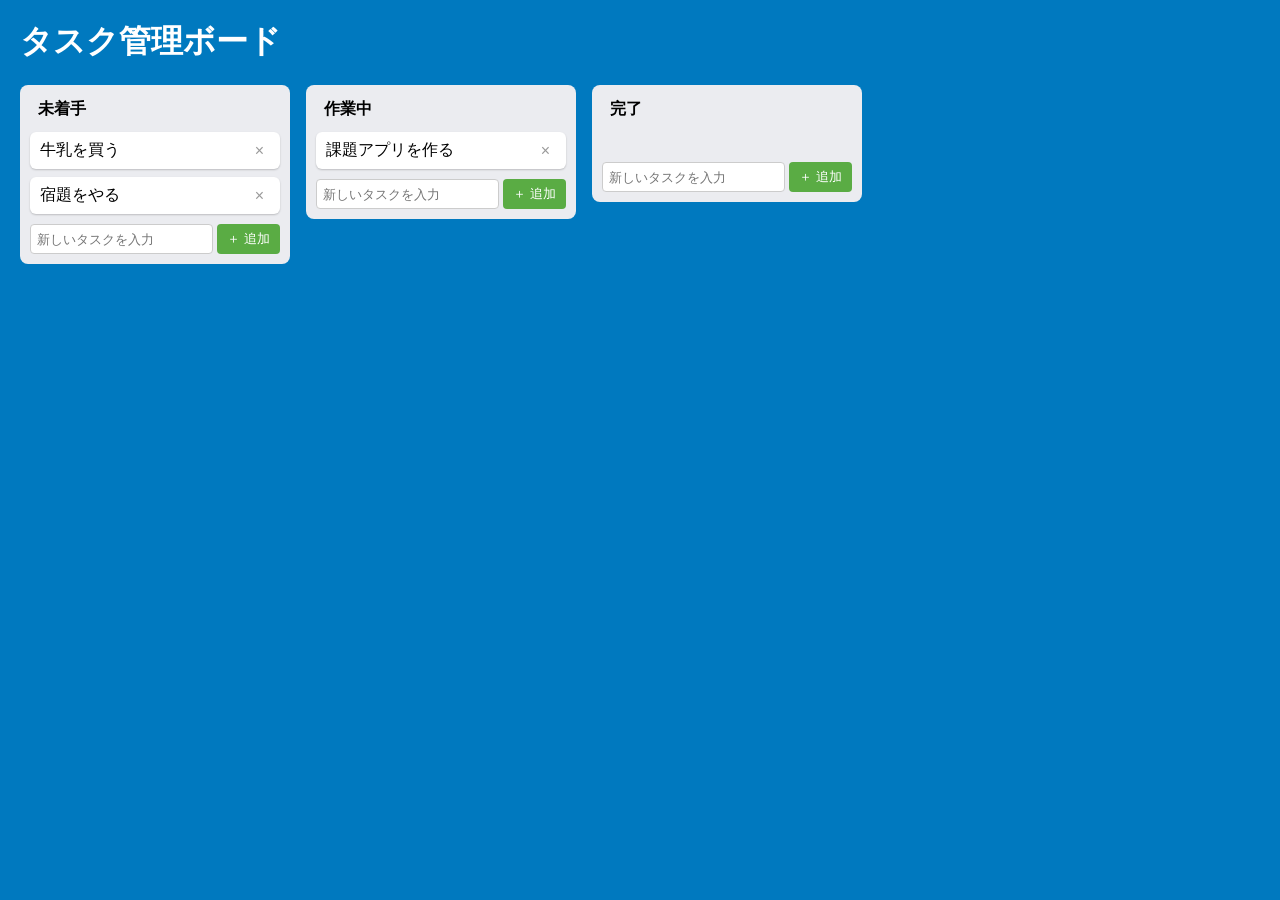
==== index.html @ 3d87b98d "タスク管理アプリ本体とREADMEを追加 Co-Authored-By: Claude Sonnet 5 <noreply@anthropic.com>" ====
<!DOCTYPE html>
<html lang="ja">
<head>
  <meta charset="UTF-8">
  <title>タスク管理アプリ</title>
  <link rel="stylesheet" href="style.css">
</head>
<body>
  <h1>タスク管理ボード</h1>

  <div id="board">

    <!-- 列1: 未着手 -->
    <div class="list" data-list-id="todo">
      <h2>未着手</h2>
      <div class="card-list"></div>
      <div class="add-card">
        <input type="text" class="new-card-input" placeholder="新しいタスクを入力">
        <button class="add-card-btn">＋ 追加</button>
      </div>
    </div>

    <!-- 列2: 作業中 -->
    <div class="list" data-list-id="doing">
      <h2>作業中</h2>
      <div class="card-list"></div>
      <div class="add-card">
        <input type="text" class="new-card-input" placeholder="新しいタスクを入力">
        <button class="add-card-btn">＋ 追加</button>
      </div>
    </div>

    <!-- 列3: 完了 -->
    <div class="list" data-list-id="done">
      <h2>完了</h2>
      <div class="card-list"></div>
      <div class="add-card">
        <input type="text" class="new-card-input" placeholder="新しいタスクを入力">
        <button class="add-card-btn">＋ 追加</button>
      </div>
    </div>

  </div>

  <script src="script.js"></script>
</body>
</html>
---- style.css ----
/* ページ全体の基本設定 */
body {
  font-family: sans-serif;
  background-color: #0079bf; /* Trelloっぽい青 */
  margin: 0;
  padding: 20px;
}

h1 {
  color: white;
  margin-top: 0;
}

/* ボード全体：列を横並びにする */
#board {
  display: flex;          /* ← これで中の .list が横並びになる */
  gap: 16px;               /* 列と列の間のすき間 */
  align-items: flex-start; /* 上揃え */
}

/* 1つの列（未着手・作業中・完了） */
.list {
  background-color: #ebecf0;
  border-radius: 8px;
  padding: 10px;
  width: 250px;
  flex-shrink: 0; /* 画面が狭くなっても列が縮まないようにする */
}

.list h2 {
  font-size: 16px;
  margin: 4px 8px 12px;
}

/* カードを並べる場所（今は空だが、後でここにカードが入る） */
.card-list {
  display: flex;
  flex-direction: column; /* カードは縦に並べる */
  gap: 8px;
  min-height: 20px;
}

/* カード1枚 */
.card {
  background-color: white;
  border-radius: 6px;
  padding: 8px 10px;
  box-shadow: 0 1px 2px rgba(0, 0, 0, 0.2);
  cursor: pointer;
  display: flex;
  justify-content: space-between; /* テキストと×ボタンを両端に寄せる */
  align-items: center;
  gap: 8px;
}

.card-text {
  flex: 1;
}

/* ドラッグで掴んでいる最中のカード */
.card.dragging {
  opacity: 0.4;
}

/* カード編集中の入力欄 */
.edit-card-input {
  flex: 1;
  padding: 2px 4px;
  border: 1px solid #0079bf;
  border-radius: 4px;
  font-size: 14px;
}

.delete-card-btn {
  border: none;
  background: none;
  color: #999;
  cursor: pointer;
  font-size: 16px;
  line-height: 1;
}

.delete-card-btn:hover {
  color: #c00;
}

/* カード追加フォーム部分 */
.add-card {
  margin-top: 10px;
  display: flex;
  gap: 4px;
}

.new-card-input {
  flex: 1; /* 残りの幅いっぱいに広がる */
  padding: 6px;
  border: 1px solid #ccc;
  border-radius: 4px;
}

.add-card-btn {
  padding: 6px 10px;
  border: none;
  border-radius: 4px;
  background-color: #5aac44;
  color: white;
  cursor: pointer;
}

.add-card-btn:hover {
  background-color: #4d9c3d;
}
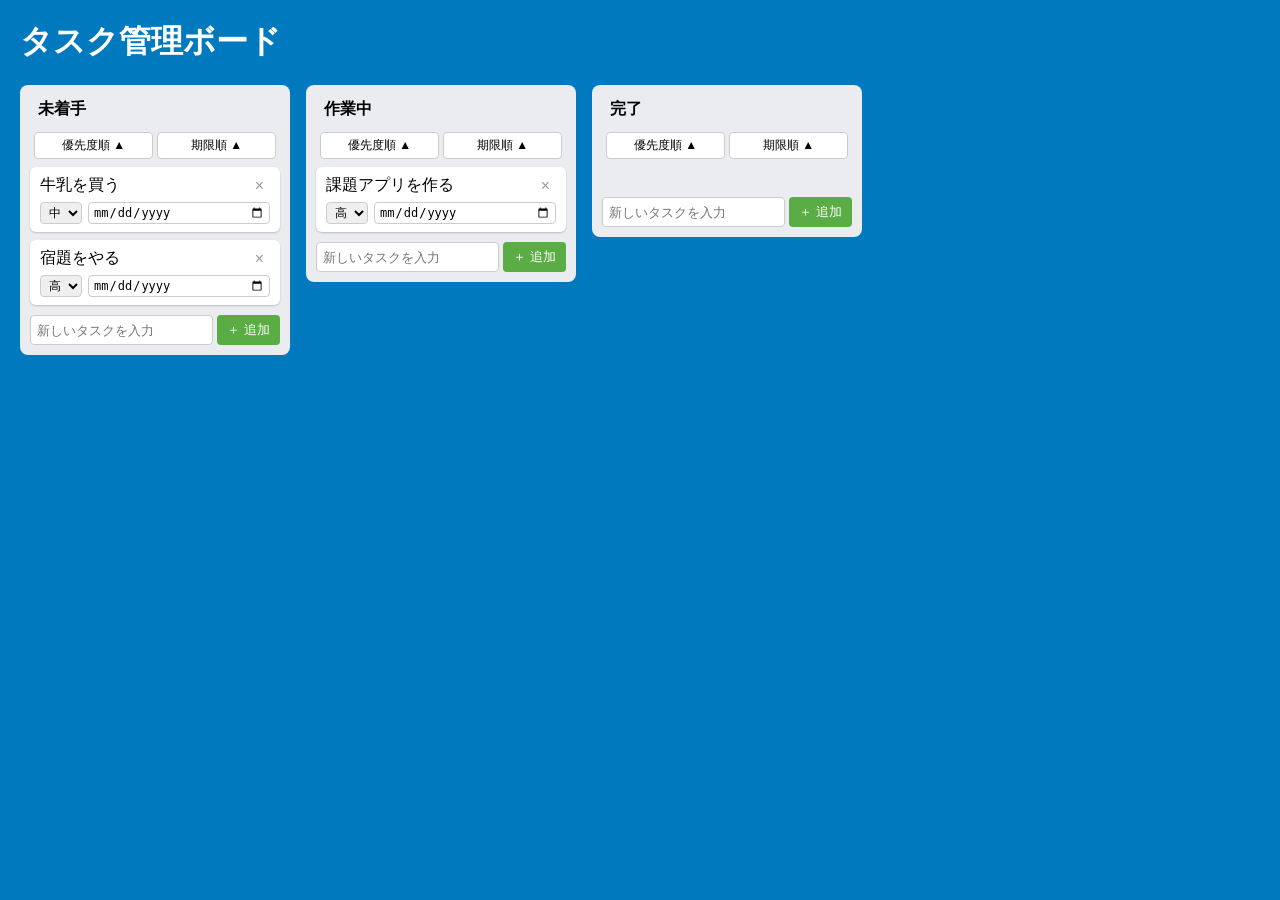
==== commit 637070a4: "優先度・期限・並び替え・Enter追加機能をドキュメントに反映 Co-Authored-By: Claude Sonnet 5 <noreply@anthropic.com>" ====
--- a/index.html
+++ b/index.html
@@ -13,6 +13,10 @@
     <!-- 列1: 未着手 -->
     <div class="list" data-list-id="todo">
       <h2>未着手</h2>
+      <div class="sort-buttons">
+        <button class="sort-btn" data-sort-key="priority">優先度順 ▲</button>
+        <button class="sort-btn" data-sort-key="dueDate">期限順 ▲</button>
+      </div>
       <div class="card-list"></div>
       <div class="add-card">
         <input type="text" class="new-card-input" placeholder="新しいタスクを入力">
@@ -23,6 +27,10 @@
     <!-- 列2: 作業中 -->
     <div class="list" data-list-id="doing">
       <h2>作業中</h2>
+      <div class="sort-buttons">
+        <button class="sort-btn" data-sort-key="priority">優先度順 ▲</button>
+        <button class="sort-btn" data-sort-key="dueDate">期限順 ▲</button>
+      </div>
       <div class="card-list"></div>
       <div class="add-card">
         <input type="text" class="new-card-input" placeholder="新しいタスクを入力">
@@ -33,6 +41,10 @@
     <!-- 列3: 完了 -->
     <div class="list" data-list-id="done">
       <h2>完了</h2>
+      <div class="sort-buttons">
+        <button class="sort-btn" data-sort-key="priority">優先度順 ▲</button>
+        <button class="sort-btn" data-sort-key="dueDate">期限順 ▲</button>
+      </div>
       <div class="card-list"></div>
       <div class="add-card">
         <input type="text" class="new-card-input" placeholder="新しいタスクを入力">
--- a/style.css
+++ b/style.css
@@ -32,6 +32,27 @@
   margin: 4px 8px 12px;
 }
 
+/* ソートボタン（優先度順・期限順）の行 */
+.sort-buttons {
+  display: flex;
+  gap: 4px;
+  margin: 0 4px 8px;
+}
+
+.sort-btn {
+  flex: 1;
+  padding: 4px 6px;
+  border: 1px solid #ccc;
+  border-radius: 4px;
+  background-color: white;
+  cursor: pointer;
+  font-size: 12px;
+}
+
+.sort-btn:hover {
+  background-color: #f4f5f7;
+}
+
 /* カードを並べる場所（今は空だが、後でここにカードが入る） */
 .card-list {
   display: flex;
@@ -40,13 +61,19 @@
   min-height: 20px;
 }
 
-/* カード1枚 */
+/* カード1枚（テキスト行＋優先度/期限の行、の2段構成） */
 .card {
   background-color: white;
   border-radius: 6px;
   padding: 8px 10px;
   box-shadow: 0 1px 2px rgba(0, 0, 0, 0.2);
-  cursor: pointer;
+  display: flex;
+  flex-direction: column;
+  gap: 6px;
+}
+
+/* 1段目：テキストと削除ボタンの行 */
+.card-header {
   display: flex;
   justify-content: space-between; /* テキストと×ボタンを両端に寄せる */
   align-items: center;
@@ -55,11 +82,48 @@
 
 .card-text {
   flex: 1;
+  cursor: pointer;
+}
+
+/* 2段目：優先度セレクトと期限入力の行 */
+.card-meta {
+  display: flex;
+  gap: 6px;
+}
+
+.card-priority {
+  padding: 2px 4px;
+  border: 1px solid #ccc;
+  border-radius: 4px;
+  font-size: 12px;
+}
+
+.card-due-date {
+  flex: 1;
+  padding: 2px 4px;
+  border: 1px solid #ccc;
+  border-radius: 4px;
+  font-size: 12px;
 }
 
 /* ドラッグで掴んでいる最中のカード */
 .card.dragging {
   opacity: 0.4;
+}
+
+/* ドラッグ中、このカードの直前に入ることを示す線 */
+.card.drag-over {
+  border-top: 3px solid #0079bf;
+  padding-top: 5px; /* 線の分だけ中身が詰まって見えないように調整 */
+}
+
+/* ドラッグ中、この列の一番後ろに入ることを示す線 */
+.card-list.drag-over-end::after {
+  content: "";
+  display: block;
+  height: 3px;
+  background-color: #0079bf;
+  border-radius: 2px;
 }
 
 /* カード編集中の入力欄 */
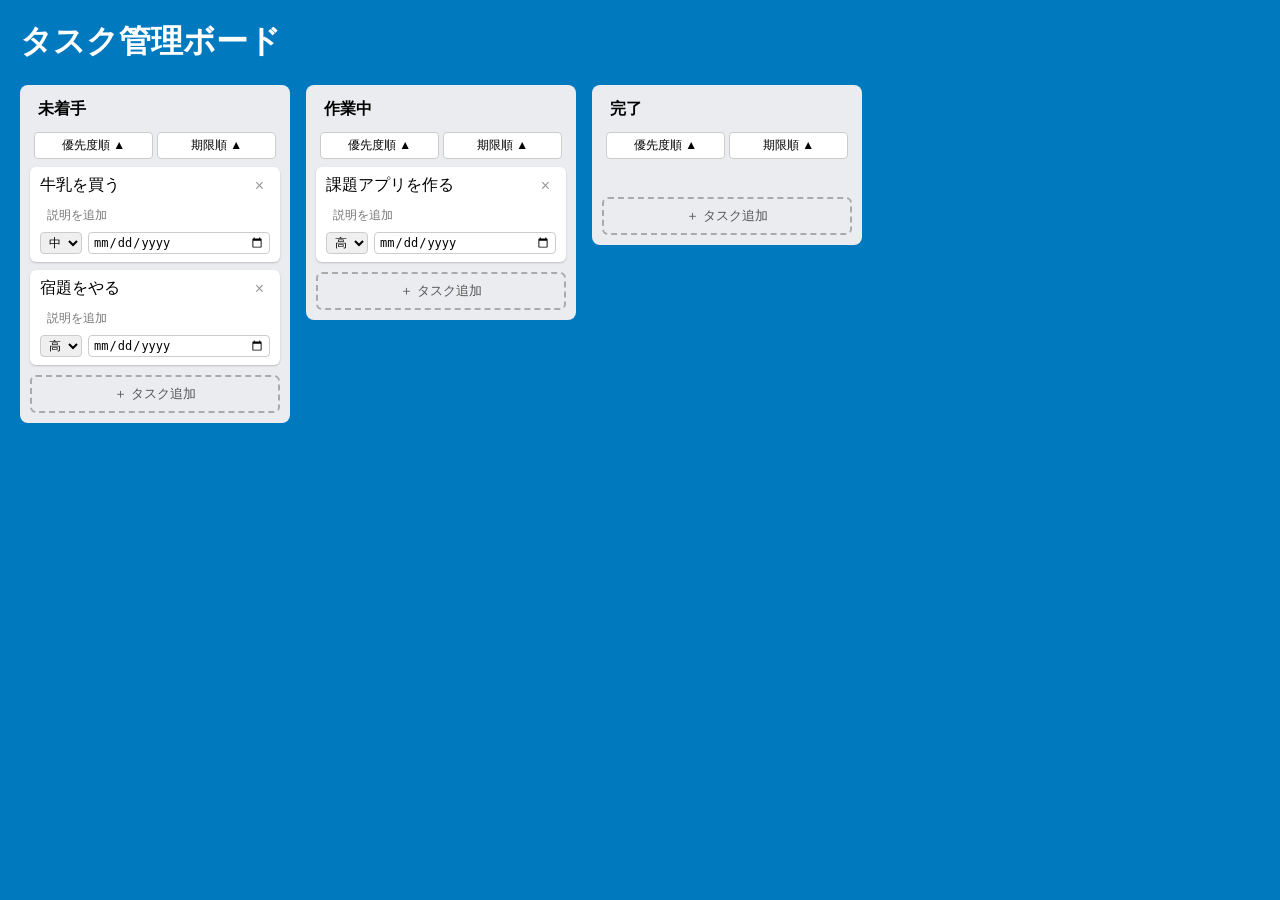
==== commit b4bbf84e: "タスク作成をモーダル化し、説明文欄を追加 mockで試作していたモーダル式のタスク作成・説明文欄を、本体の 既存機能（優先度/期限の常時編集、ソートの昇順降順トグル、 ドラッグ時の挿入線）を維持したま" ====
--- a/index.html
+++ b/index.html
@@ -18,10 +18,7 @@
         <button class="sort-btn" data-sort-key="dueDate">期限順 ▲</button>
       </div>
       <div class="card-list"></div>
-      <div class="add-card">
-        <input type="text" class="new-card-input" placeholder="新しいタスクを入力">
-        <button class="add-card-btn">＋ 追加</button>
-      </div>
+      <button class="add-card-btn">＋ タスク追加</button>
     </div>
 
     <!-- 列2: 作業中 -->
@@ -32,10 +29,7 @@
         <button class="sort-btn" data-sort-key="dueDate">期限順 ▲</button>
       </div>
       <div class="card-list"></div>
-      <div class="add-card">
-        <input type="text" class="new-card-input" placeholder="新しいタスクを入力">
-        <button class="add-card-btn">＋ 追加</button>
-      </div>
+      <button class="add-card-btn">＋ タスク追加</button>
     </div>
 
     <!-- 列3: 完了 -->
@@ -46,12 +40,41 @@
         <button class="sort-btn" data-sort-key="dueDate">期限順 ▲</button>
       </div>
       <div class="card-list"></div>
-      <div class="add-card">
-        <input type="text" class="new-card-input" placeholder="新しいタスクを入力">
-        <button class="add-card-btn">＋ 追加</button>
-      </div>
+      <button class="add-card-btn">＋ タスク追加</button>
     </div>
 
+  </div>
+
+  <!-- タスク作成モーダル（3列共通で1つだけ用意し、どの列から開いたかはJS側で覚えておく） -->
+  <div id="modal-overlay" class="modal-overlay" hidden>
+    <form id="task-form" class="modal" novalidate>
+      <h2>タスクの作成</h2>
+
+      <label>タイトル <span class="required">*</span>
+        <input type="text" id="task-title" placeholder="タスクのタイトルを入力">
+      </label>
+      <p id="title-error" class="error" hidden>タイトルを入力してください</p>
+
+      <label>説明文
+        <textarea id="task-desc" rows="3" placeholder="タスクの説明を入力（任意）"></textarea>
+      </label>
+
+      <fieldset>
+        <legend>優先度</legend>
+        <label><input type="radio" name="priority" value="high"> 高</label>
+        <label><input type="radio" name="priority" value="mid" checked> 中</label>
+        <label><input type="radio" name="priority" value="low"> 低</label>
+      </fieldset>
+
+      <label>期限
+        <input type="date" id="task-due">
+      </label>
+
+      <div class="modal-actions">
+        <button type="button" id="cancel-btn" class="btn-cancel">キャンセル</button>
+        <button type="submit" class="btn-save">保存</button>
+      </div>
+    </form>
   </div>
 
   <script src="script.js"></script>
--- a/style.css
+++ b/style.css
@@ -85,6 +85,24 @@
   cursor: pointer;
 }
 
+/* 説明文（常時表示の入力欄。空なら「説明を追加」などのプレースホルダーを出す） */
+.card-desc {
+  width: 100%;
+  box-sizing: border-box;
+  padding: 4px 6px;
+  border: 1px solid transparent; /* 普段は枠線を見せない */
+  border-radius: 4px;
+  font-size: 12px;
+  font-family: inherit;
+  color: #555;
+  resize: none;
+}
+
+.card-desc:hover,
+.card-desc:focus {
+  border-color: #ccc; /* ホバー・編集中だけ枠線を見せる */
+}
+
 /* 2段目：優先度セレクトと期限入力の行 */
 .card-meta {
   display: flex;
@@ -148,29 +166,122 @@
   color: #c00;
 }
 
-/* カード追加フォーム部分 */
-.add-card {
+/* 「＋ タスク追加」ボタン（押すとモーダルが開く） */
+.add-card-btn {
+  width: 100%;
   margin-top: 10px;
-  display: flex;
-  gap: 4px;
-}
-
-.new-card-input {
-  flex: 1; /* 残りの幅いっぱいに広がる */
-  padding: 6px;
-  border: 1px solid #ccc;
-  border-radius: 4px;
-}
-
-.add-card-btn {
-  padding: 6px 10px;
+  padding: 8px;
+  box-sizing: border-box;
+  border: 2px dashed #aaa;
+  border-radius: 6px;
+  background: none;
+  color: #555;
+  cursor: pointer;
+}
+
+.add-card-btn:hover {
+  background-color: #dfe1e6;
+}
+
+/* ====== タスク作成モーダル ====== */
+
+/* 画面全体を覆う半透明の背景 */
+.modal-overlay {
+  position: fixed;
+  inset: 0; /* 上下左右すべて0 ＝ 画面いっぱいに広げる */
+  background: rgba(0, 0, 0, 0.45);
+  display: flex;
+  align-items: center;
+  justify-content: center;
+}
+
+/* hidden属性が付いているときは非表示にする */
+.modal-overlay[hidden] {
+  display: none;
+}
+
+/* モーダル本体（白い箱） */
+.modal {
+  background: white;
+  border-radius: 12px;
+  padding: 24px;
+  width: 360px;
+  max-width: 90vw;
+  box-shadow: 0 8px 24px rgba(0, 0, 0, 0.3);
+  display: flex;
+  flex-direction: column;
+  gap: 14px;
+}
+
+.modal h2 {
+  margin: 0;
+  font-size: 18px;
+}
+
+.modal label,
+.modal legend {
+  display: block;
+  font-size: 13px;
+  font-weight: bold;
+}
+
+.modal input[type="text"],
+.modal input[type="date"],
+.modal textarea {
+  display: block;
+  width: 100%;
+  box-sizing: border-box;
+  margin-top: 6px;
+  padding: 8px;
+  border: 1px solid #ccc;
+  border-radius: 6px;
+  font-size: 14px;
+  font-family: inherit;
+  font-weight: normal;
+}
+
+.modal fieldset {
   border: none;
-  border-radius: 4px;
-  background-color: #5aac44;
+  padding: 0;
+  margin: 0;
+}
+
+.modal fieldset label {
+  display: inline-block;
+  margin-right: 12px;
+  margin-top: 6px;
+  font-weight: normal;
+}
+
+.required,
+.error {
+  color: #d9443b;
+}
+
+.error {
+  margin: -8px 0 0;
+  font-size: 12px;
+}
+
+.modal-actions {
+  display: flex;
+  justify-content: flex-end;
+  gap: 8px;
+}
+
+.modal-actions button {
+  padding: 8px 18px;
+  border: none;
+  border-radius: 6px;
+  cursor: pointer;
+  font-size: 14px;
+}
+
+.btn-cancel {
+  background: #e2e2e2;
+}
+
+.btn-save {
+  background: #0079bf;
   color: white;
-  cursor: pointer;
-}
-
-.add-card-btn:hover {
-  background-color: #4d9c3d;
-}
+}
